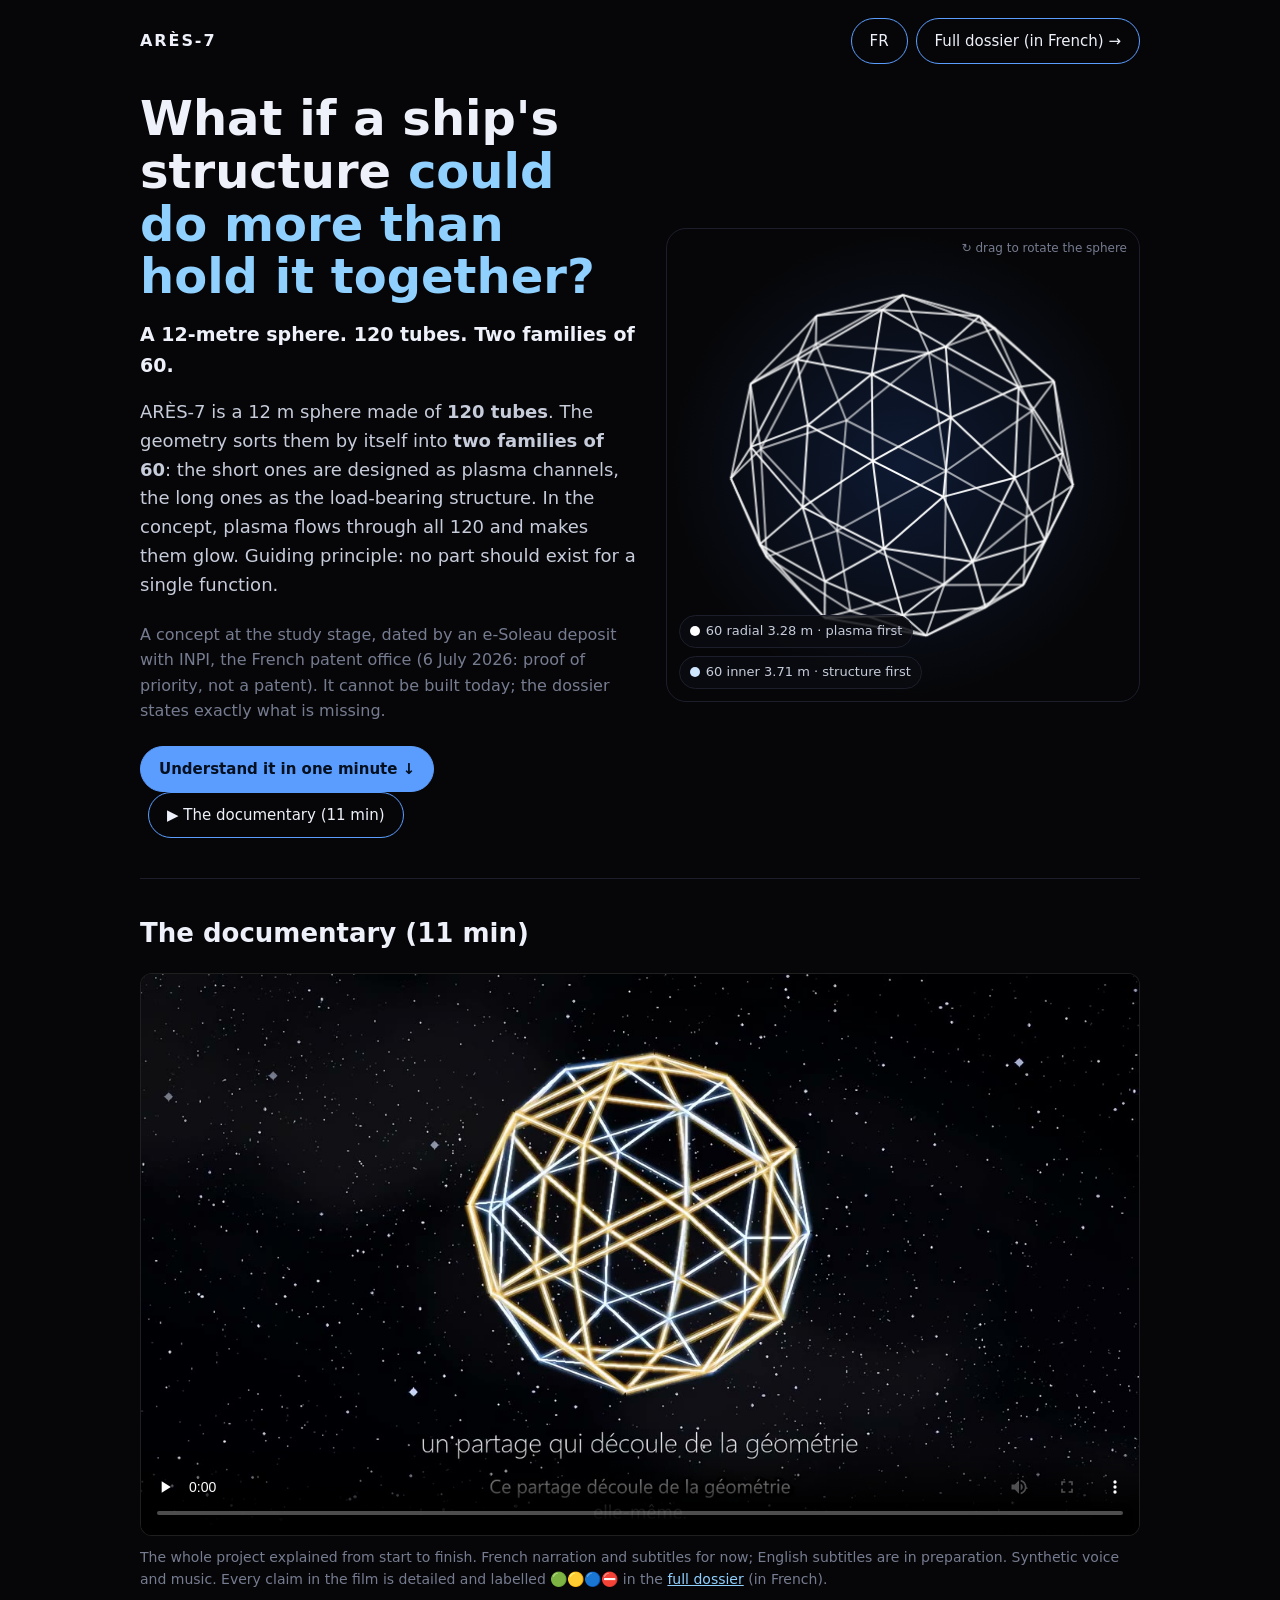
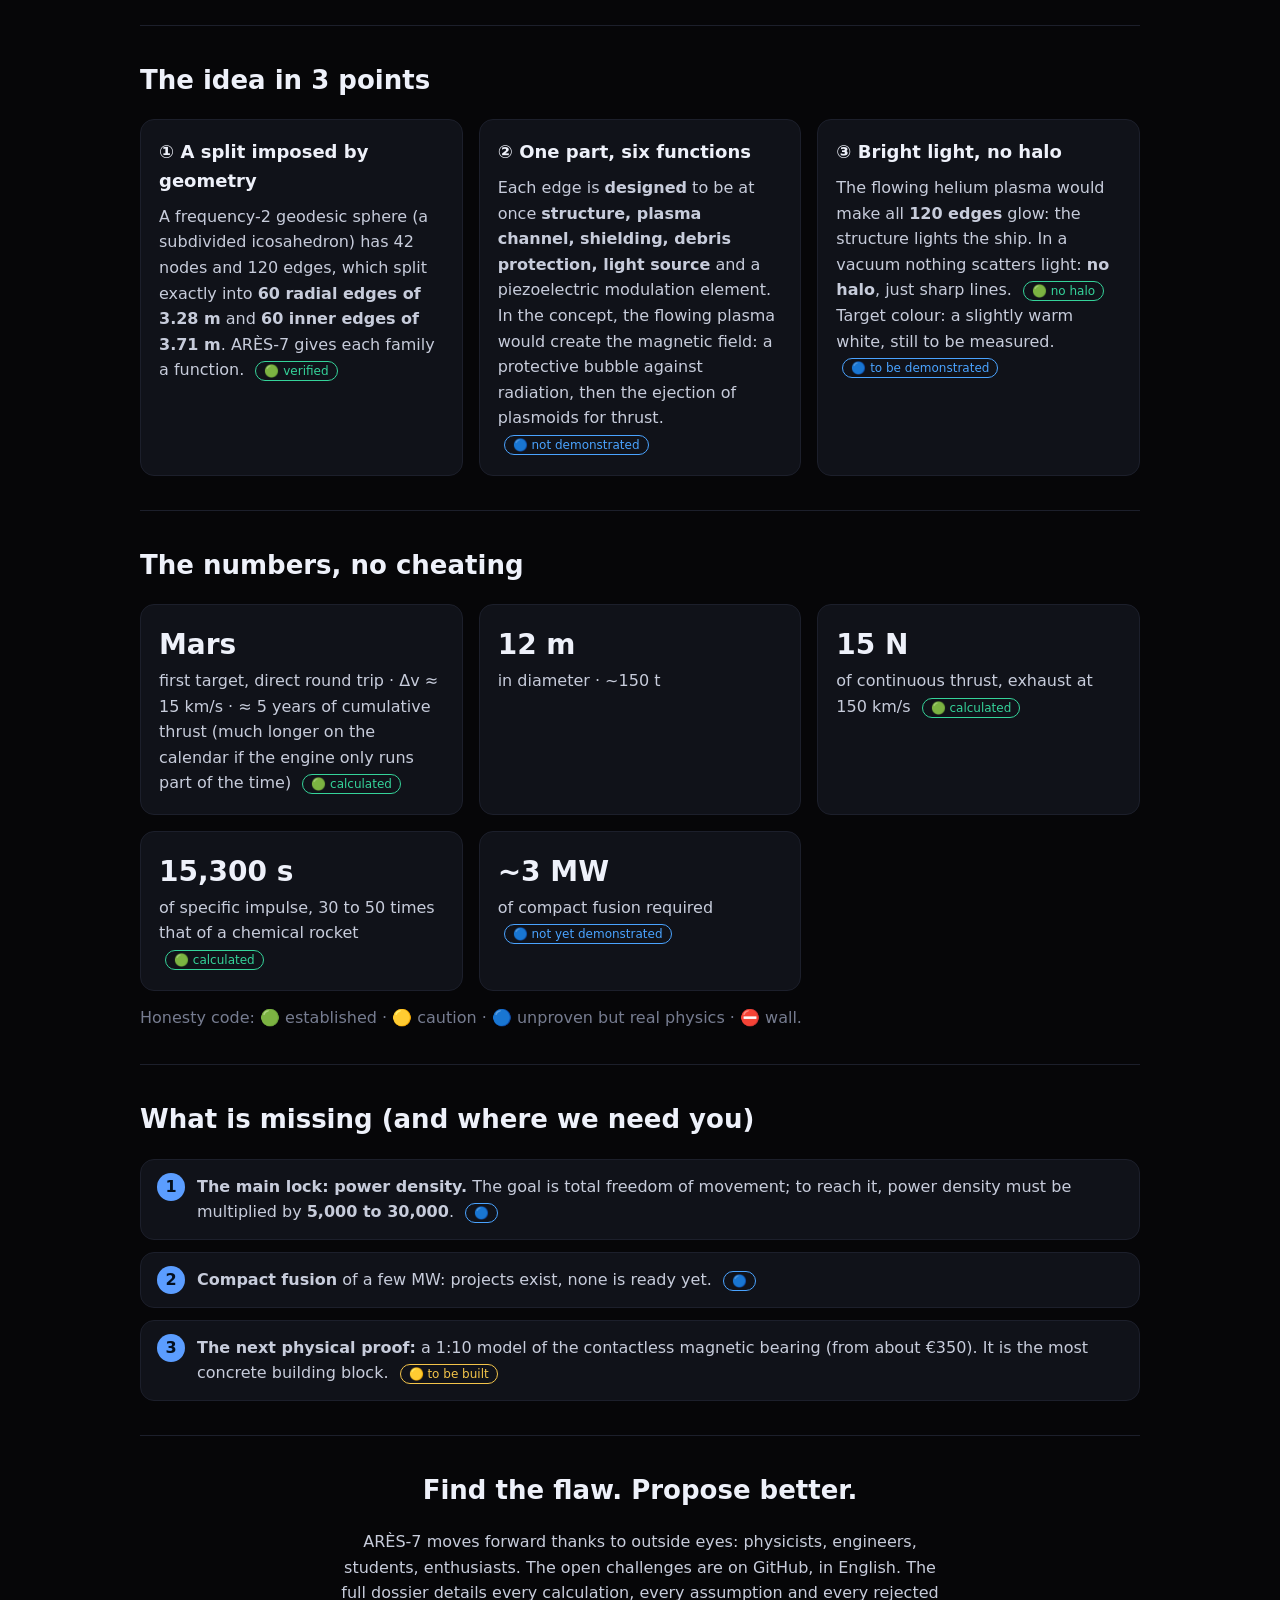
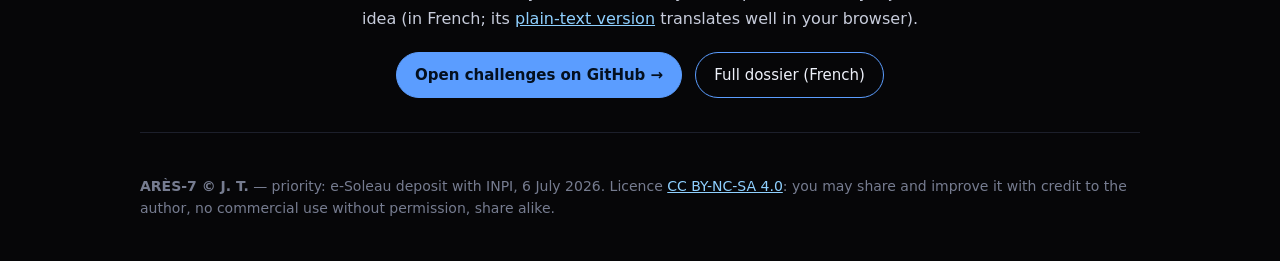
==== en.html @ 4abf2a34 "Accueil en anglais + bouton FR/EN" ====
<!DOCTYPE html>
<html lang="en">
<head>
<meta charset="UTF-8">
<meta name="viewport" content="width=device-width, initial-scale=1.0">
<title>ARÈS-7 — in one minute</title>
<meta name="description" content="ARÈS-7: what if a ship's structure could do more than hold it together? A 12 m geodesic sphere, 120 tubes, two families of 60.">
<link rel="alternate" hreflang="fr" href="https://ares7-projet.netlify.app/">
<link rel="alternate" hreflang="en" href="https://ares7-projet.netlify.app/en.html">
<style>
:root{--bg:#060608;--card:#101219;--line:#1c1f2b;--text:#c7ccdb;--dim:#767c90;--bright:#eef1fa;--accent:#5b9dff;--accent2:#8fd0ff;--green:#35d39a;--yellow:#f3c44a;--blue:#4aa3ff;--wall:#ff5d77}
*{box-sizing:border-box}
body{margin:0;background:var(--bg);color:var(--text);font:16px/1.6 system-ui,-apple-system,"Segoe UI",Roboto,sans-serif}
a{color:var(--accent2)}
.wrap{max-width:1040px;margin:0 auto;padding-inline:20px}
header{display:flex;justify-content:space-between;align-items:center;padding-block:18px;gap:12px;flex-wrap:wrap}
.logo{font-weight:800;letter-spacing:.12em;color:var(--bright)}
.logo span{color:var(--dim);font-weight:400;letter-spacing:0;margin-left:8px;font-size:14px}
.btn{display:inline-block;padding:10px 18px;border-radius:999px;border:1px solid var(--accent);color:var(--bright);text-decoration:none;font-size:15px;background:transparent;cursor:pointer}
.btn.fill{background:var(--accent);color:#04101f;font-weight:700;border-color:var(--accent)}
.hero{display:grid;grid-template-columns:1.05fr 1fr;gap:28px;align-items:center;padding-block:10px 40px}
@media (max-width:820px){.hero{grid-template-columns:1fr}}
h1{font-size:clamp(30px,5vw,48px);line-height:1.1;color:var(--bright);margin:0 0 16px}
h1 em{font-style:normal;color:var(--accent2)}
.lead{font-size:18px;margin:0 0 22px}
.stage{position:relative;aspect-ratio:1;max-width:100%;border-radius:20px;background:radial-gradient(circle at 50% 50%,#0e1a33 0,#060608 70%);border:1px solid var(--line);touch-action:none;cursor:grab}
canvas{width:100%;height:100%;display:block}
.legend{position:absolute;left:12px;bottom:12px;display:flex;gap:8px;flex-wrap:wrap}
.chip{font-size:13px;padding:5px 10px;border-radius:999px;background:#0b0c11cc;border:1px solid var(--line);cursor:pointer;user-select:none}
.chip.off{opacity:.35}
.chip i{display:inline-block;width:10px;height:10px;border-radius:50%;margin-right:6px;vertical-align:-1px}
.hint{position:absolute;right:12px;top:10px;font-size:12px;color:var(--dim)}
section{padding-block:34px;border-top:1px solid var(--line)}
h2{color:var(--bright);font-size:26px;margin:0 0 18px}
.grid{display:grid;grid-template-columns:repeat(auto-fit,minmax(250px,1fr));gap:16px}
.card{background:var(--card);border:1px solid var(--line);border-radius:14px;padding:18px}
.card h3{margin:0 0 8px;color:var(--bright);font-size:18px}
.card p{margin:0}
.num{font-size:28px;font-weight:800;color:var(--bright)}
.tag{font-size:12px;padding:2px 8px;border-radius:999px;border:1px solid;margin-left:6px;white-space:nowrap}
.g{color:var(--green);border-color:var(--green)}.y{color:var(--yellow);border-color:var(--yellow)}.b{color:var(--blue);border-color:var(--blue)}
.steps{counter-reset:s;list-style:none;padding:0;margin:0;display:grid;gap:12px}
.steps li{background:var(--card);border:1px solid var(--line);border-radius:14px;padding:14px 16px 14px 56px;position:relative}
.steps li::before{counter-increment:s;content:counter(s);position:absolute;left:16px;top:13px;width:28px;height:28px;border-radius:50%;background:var(--accent);color:#04101f;font-weight:800;display:grid;place-items:center}
.cta{text-align:center}
.cta p{max-width:60ch;margin:0 auto 20px}
footer{padding-block:28px;color:var(--dim);font-size:14px;border-top:1px solid var(--line)}
</style>
</head>
<body>
<div class="wrap">
  <header>
    <div class="logo">ARÈS-7</div>
    <nav style="display:flex;gap:8px;flex-wrap:wrap"><a class="btn" href="index.html" lang="fr" hreflang="fr">FR</a><a class="btn" href="dossier.html">Full dossier (in French) →</a></nav>
  </header>

  <div class="hero">
    <div>
      <h1>What if a ship's structure <em>could do more than hold it together?</em></h1>
      <p style="margin:0 0 18px;font-size:19px;color:var(--bright);font-weight:600">A 12-metre sphere. 120 tubes. Two families of 60.</p>
      <p class="lead">ARÈS-7 is a 12 m sphere made of <strong>120 tubes</strong>. The geometry sorts them by itself into <strong>two families of 60</strong>: the short ones are designed as plasma channels, the long ones as the load-bearing structure. In the concept, plasma flows through all 120 and makes them glow. Guiding principle: no part should exist for a single function.</p>
      <p style="margin:0 0 22px;color:var(--dim)">A concept at the study stage, dated by an e-Soleau deposit with INPI, the French patent office (6 July 2026: proof of priority, not a patent). It cannot be built today; the dossier states exactly what is missing.</p>
      <a class="btn fill" href="#idee">Understand it in one minute ↓</a>
      <a class="btn" href="#documentaire" style="margin-left:8px">▶ The documentary (11 min)</a>
    </div>
    <div class="stage" id="stage">
      <canvas id="c"></canvas>
      <div class="hint">↻ drag to rotate the sphere</div>
      <div class="legend">
        <span class="chip" data-k="p"><i style="background:#fff"></i>60 radial 3.28 m · plasma first</span>
        <span class="chip" data-k="s"><i style="background:#cfe6ff"></i>60 inner 3.71 m · structure first</span>
      </div>
    </div>
  </div>

  <section id="documentaire">
    <h2>The documentary (11 min)</h2>
    <video controls preload="none" playsinline poster="assets/video/ares7-documentaire-affiche.jpg" style="width:100%;display:block;border-radius:12px;border:1px solid rgba(255,255,255,.12);background:#000">
      <source src="assets/video/ares7-documentaire-web.mp4" type="video/mp4">
      Your browser cannot play this video: <a href="assets/video/ares7-documentaire-web.mp4">download it</a>.
    </video>
    <p style="margin:10px 0 0;color:var(--dim);font-size:14px">The whole project explained from start to finish. French narration and subtitles for now; English subtitles are in preparation. Synthetic voice and music. Every claim in the film is detailed and labelled 🟢🟡🔵⛔ in the <a href="dossier.html">full dossier</a> (in French).</p>
  </section>

  <section id="idee">
    <h2>The idea in 3 points</h2>
    <div class="grid">
      <div class="card"><h3>① A split imposed by geometry</h3><p>A frequency-2 geodesic sphere (a subdivided icosahedron) has 42 nodes and 120 edges, which split exactly into <strong>60 radial edges of 3.28 m</strong> and <strong>60 inner edges of 3.71 m</strong>. ARÈS-7 gives each family a function. <span class="tag g">🟢 verified</span></p></div>
      <div class="card"><h3>② One part, six functions</h3><p>Each edge is <strong>designed</strong> to be at once <strong>structure, plasma channel, shielding, debris protection, light source</strong> and a piezoelectric modulation element. In the concept, the flowing plasma would create the magnetic field: a protective bubble against radiation, then the ejection of plasmoids for thrust. <span class="tag b">🔵 not demonstrated</span></p></div>
      <div class="card"><h3>③ Bright light, no halo</h3><p>The flowing helium plasma would make all <strong>120 edges</strong> glow: the structure lights the ship. In a vacuum nothing scatters light: <strong>no halo</strong>, just sharp lines. <span class="tag g">🟢 no halo</span> Target colour: a slightly warm white, still to be measured. <span class="tag b">🔵 to be demonstrated</span></p></div>
    </div>
  </section>

  <section>
    <h2>The numbers, no cheating</h2>
    <div class="grid">
      <div class="card"><div class="num">Mars</div><p>first target, direct round trip · Δv ≈ 15 km/s · ≈ 5 years of cumulative thrust (much longer on the calendar if the engine only runs part of the time) <span class="tag g">🟢 calculated</span></p></div>
      <div class="card"><div class="num">12 m</div><p>in diameter · ~150 t</p></div>
      <div class="card"><div class="num">15 N</div><p>of continuous thrust, exhaust at 150 km/s <span class="tag g">🟢 calculated</span></p></div>
      <div class="card"><div class="num">15,300 s</div><p>of specific impulse, 30 to 50 times that of a chemical rocket <span class="tag g">🟢 calculated</span></p></div>
      <div class="card"><div class="num">~3 MW</div><p>of compact fusion required <span class="tag b">🔵 not yet demonstrated</span></p></div>
    </div>
    <p style="color:var(--dim);margin:14px 0 0">Honesty code: 🟢 established · 🟡 caution · 🔵 unproven but real physics · ⛔ wall.</p>
  </section>

  <section>
    <h2>What is missing (and where we need you)</h2>
    <ol class="steps">
      <li><strong>The main lock: power density.</strong> The goal is total freedom of movement; to reach it, power density must be multiplied by <strong>5,000 to 30,000</strong>. <span class="tag b">🔵</span></li>
      <li><strong>Compact fusion</strong> of a few MW: projects exist, none is ready yet. <span class="tag b">🔵</span></li>
      <li><strong>The next physical proof:</strong> a 1:10 model of the contactless magnetic bearing (from about €350). It is the most concrete building block. <span class="tag y">🟡 to be built</span></li>
    </ol>
  </section>

  <section class="cta">
    <h2>Find the flaw. Propose better.</h2>
    <p>ARÈS-7 moves forward thanks to outside eyes: physicists, engineers, students, enthusiasts. The open challenges are on GitHub, in English. The full dossier details every calculation, every assumption and every rejected idea (in French; its <a href="lire.html">plain-text version</a> translates well in your browser).</p>
    <a class="btn fill" href="https://github.com/ares7-projet/ares7">Open challenges on GitHub →</a>
    <a class="btn" href="dossier.html" style="margin-left:8px">Full dossier (French)</a>
  </section>

  <footer>
    <p><strong>ARÈS-7 © J. T.</strong> — priority: e-Soleau deposit with INPI, 6 July 2026. Licence <a href="https://creativecommons.org/licenses/by-nc-sa/4.0/deed.en">CC BY-NC-SA 4.0</a>: you may share and improve it with credit to the author, no commercial use without permission, share alike.</p>
  </footer>
</div>

<script>
(() => {
  // --- géodésique f2 : icosaèdre subdivisé, 42 nœuds / 120 arêtes ---
  const t = (1 + Math.sqrt(5)) / 2;
  let V = [[-1,t,0],[1,t,0],[-1,-t,0],[1,-t,0],[0,-1,t],[0,1,t],[0,-1,-t],[0,1,-t],[t,0,-1],[t,0,1],[-t,0,-1],[-t,0,1]];
  const F = [[0,11,5],[0,5,1],[0,1,7],[0,7,10],[0,10,11],[1,5,9],[5,11,4],[11,10,2],[10,7,6],[7,1,8],[3,9,4],[3,4,2],[3,2,6],[3,6,8],[3,8,9],[4,9,5],[2,4,11],[6,2,10],[8,6,7],[9,8,1]];
  const norm = p => { const l = Math.hypot(...p); return p.map(x => x / l); };
  V = V.map(norm);
  const mids = {}, mid = (a, b) => { const k = a < b ? a + '-' + b : b + '-' + a;
    if (mids[k] === undefined) { mids[k] = V.length; V.push(norm(V[a].map((x, i) => (x + V[b][i]) / 2))); } return mids[k]; };
  const E = new Map(), add = (a, b) => { const k = a < b ? a + '-' + b : b + '-' + a; if (!E.has(k)) E.set(k, [a, b]); };
  F.forEach(([a, b, c]) => { const ab = mid(a, b), bc = mid(b, c), ca = mid(c, a);
    [[a,ab],[ab,b],[b,bc],[bc,c],[c,ca],[ca,a],[ab,bc],[bc,ca],[ca,ab]].forEach(e => add(...e)); });
  const edges = [...E.values()].map(([a, b]) => ({ a, b, plasma: a < 12 || b < 12, ph: Math.random() }));
  window.ARES_CHECK = { noeuds: V.length, aretes: edges.length, plasma: edges.filter(e => e.plasma).length };

  // --- rendu ---
  const cv = document.getElementById('c'), ctx = cv.getContext('2d'), stage = document.getElementById('stage');
  const show = { p: true, s: true };
  let rx = 0.35, ry = 0, vy = 0.004, drag = null;
  const fit = () => { const d = devicePixelRatio || 1, r = stage.getBoundingClientRect(); cv.width = r.width * d; cv.height = r.height * d; };
  addEventListener('resize', fit); fit();
  stage.addEventListener('pointerdown', e => { drag = [e.clientX, e.clientY]; stage.setPointerCapture(e.pointerId); stage.style.cursor = 'grabbing'; });
  stage.addEventListener('pointermove', e => { if (!drag) return; vy = (e.clientX - drag[0]) * 0.0006; ry += (e.clientX - drag[0]) * 0.01; rx += (e.clientY - drag[1]) * 0.01; drag = [e.clientX, e.clientY]; });
  stage.addEventListener('pointerup', () => { drag = null; stage.style.cursor = 'grab'; });
  document.querySelectorAll('.chip').forEach(c => c.addEventListener('click', () => { show[c.dataset.k] = !show[c.dataset.k]; c.classList.toggle('off'); }));
  const reduce = matchMedia('(prefers-reduced-motion: reduce)').matches;

  function proj(p) {
    let [x, y, z] = p, c = Math.cos(ry), s = Math.sin(ry);
    [x, z] = [x * c + z * s, -x * s + z * c]; c = Math.cos(rx); s = Math.sin(rx);
    [y, z] = [y * c - z * s, y * s + z * c];
    const W = cv.width, k = W * 0.36 / (1 + z * 0.18);
    return [W / 2 + x * k, cv.height / 2 + y * k, z];
  }
  function frame(tm) {
    if (!drag && !reduce) ry += vy;
    const W = cv.width; ctx.clearRect(0, 0, W, cv.height);
    const P = V.map(proj), time = tm / 1000;
    edges.map(e => ({ e, z: (P[e.a][2] + P[e.b][2]) / 2 })).sort((u, v) => u.z - v.z).forEach(({ e, z }) => {
      if (e.plasma ? !show.p : !show.s) return;
      const A = P[e.a], B = P[e.b], front = (z + 1) / 2, al = 0.18 + 0.82 * front;
      ctx.beginPath(); ctx.moveTo(A[0], A[1]); ctx.lineTo(B[0], B[1]);
      // les 120 arêtes portent le plasma et émettent une lumière blanche uniforme
      ctx.strokeStyle = `rgba(255,255,255,${0.5 + 0.5 * al})`; ctx.lineWidth = W * 0.0042;   // néon : cœur blanc constant
      ctx.stroke();   // pas de halo : dans le vide rien ne diffuse la lumière (lignes nettes)
    });
    // aucun point sur la sphère : seules les arêtes brillent
    requestAnimationFrame(frame);
  }
  requestAnimationFrame(frame);
})();
</script>
</body>
</html>
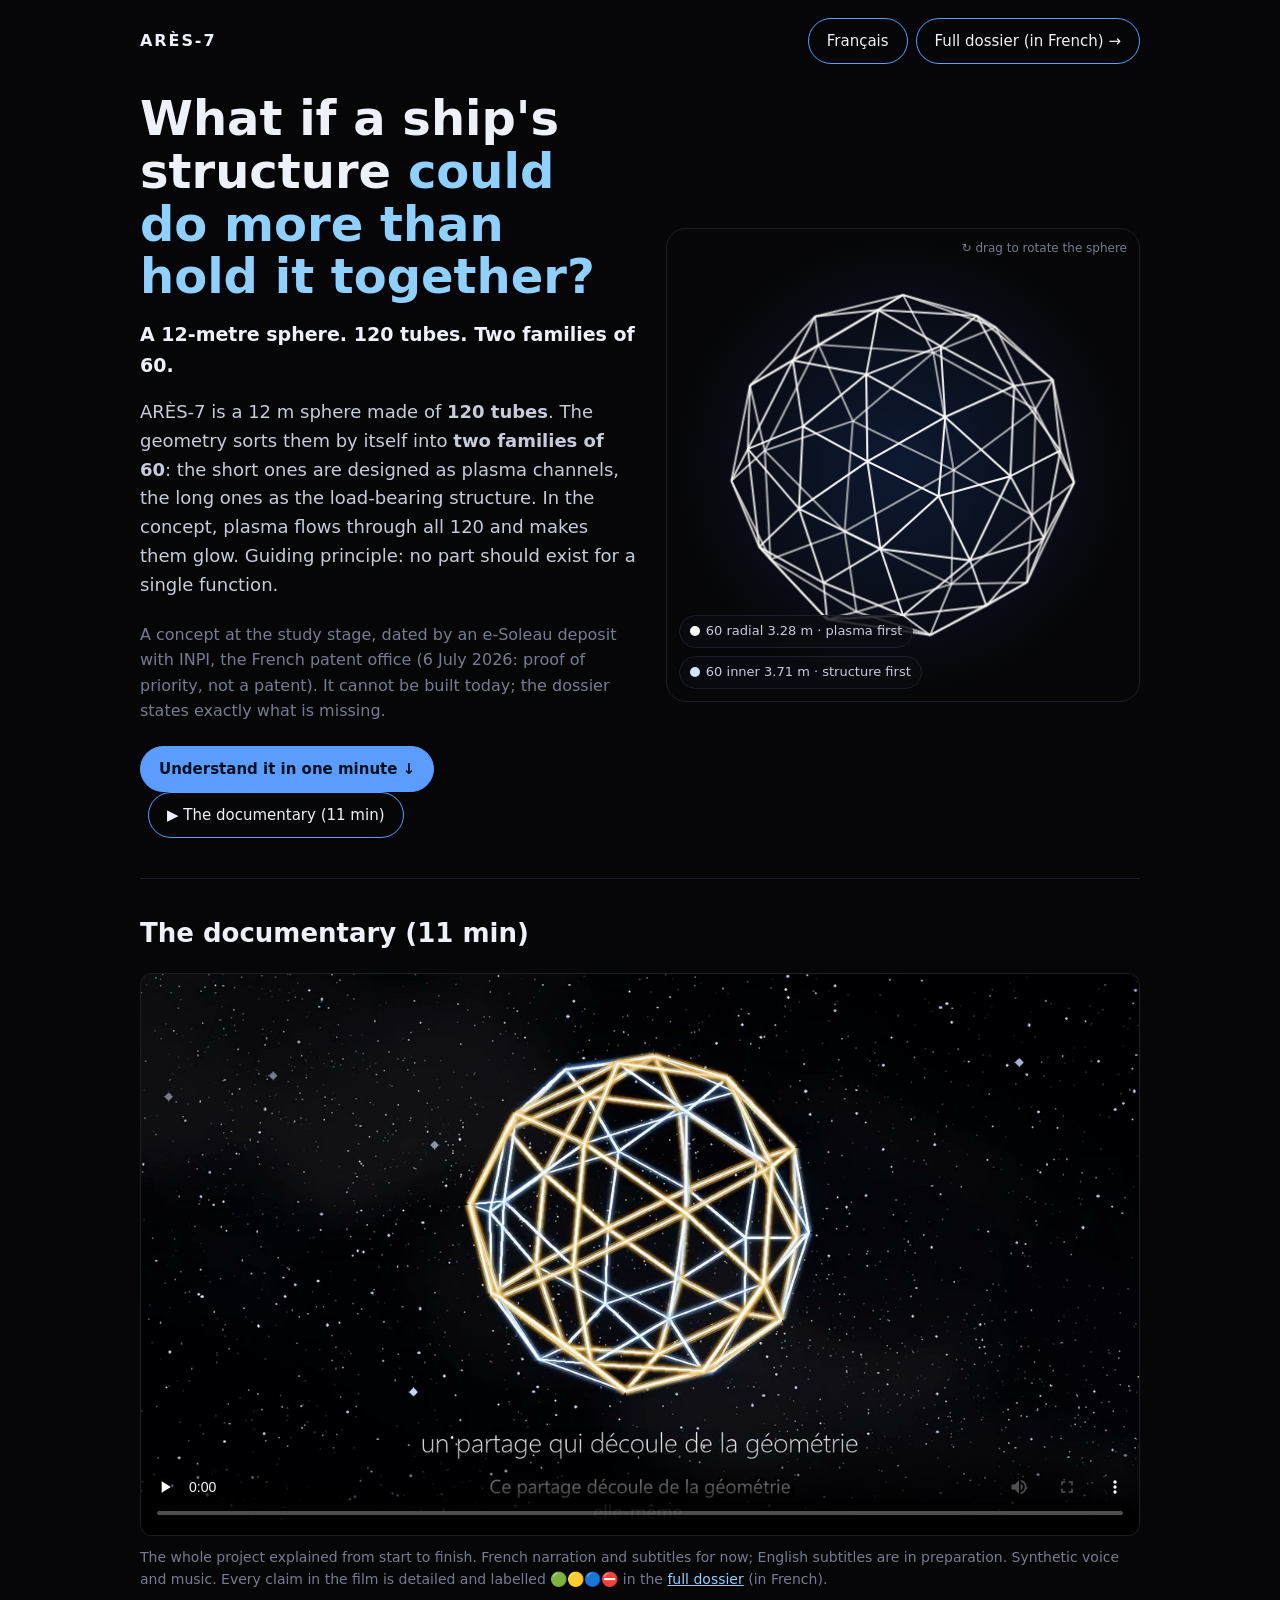
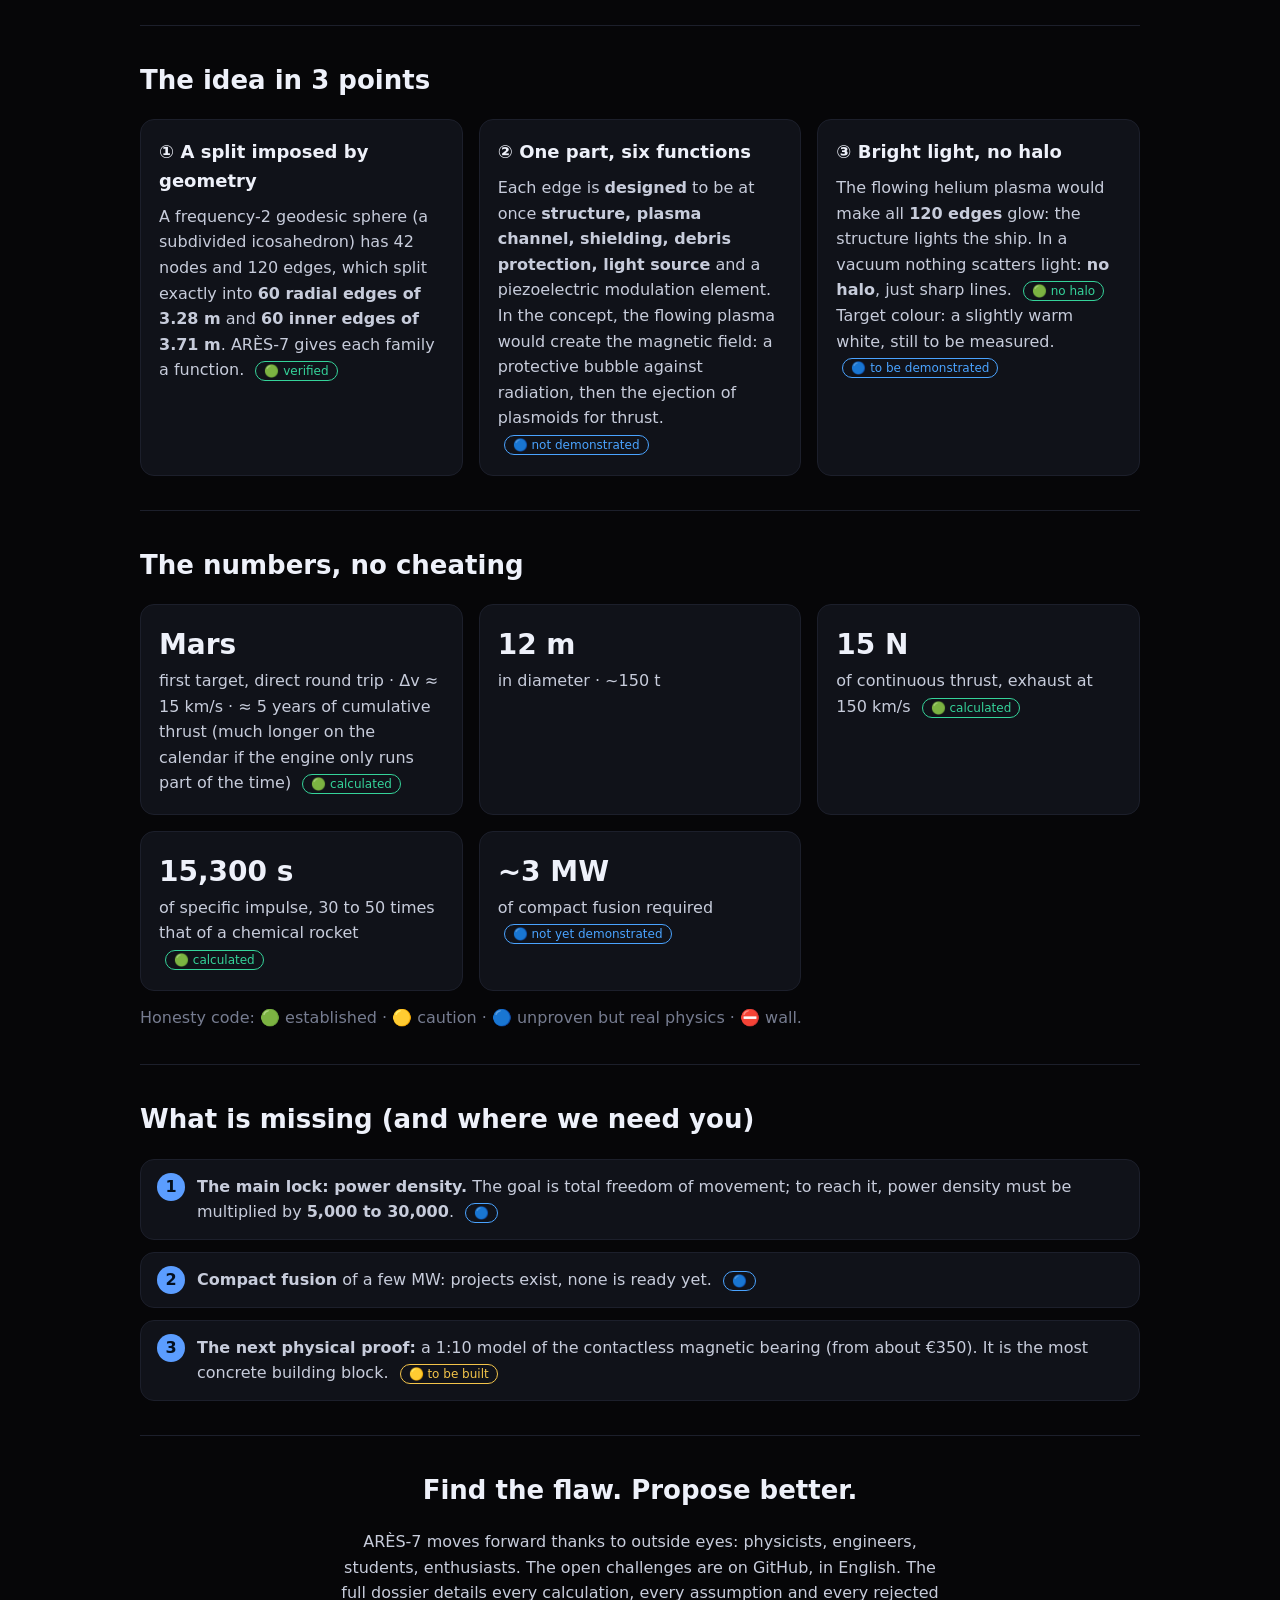
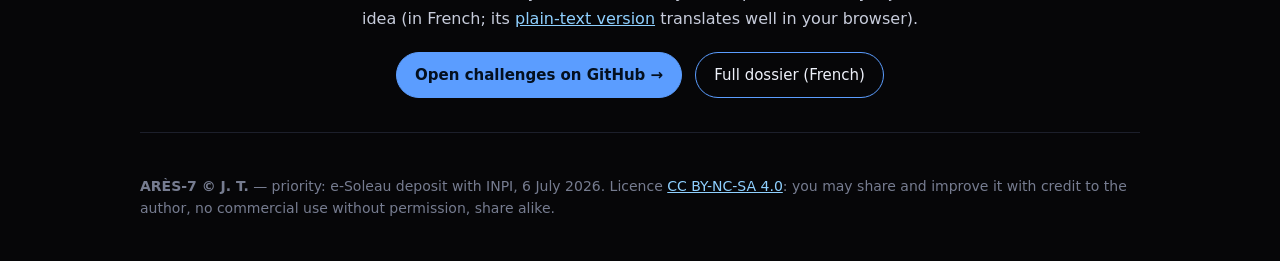
==== commit 7cfd23cf: "Bouton English + bandeau pour les visiteurs non francophones" ====
--- a/en.html
+++ b/en.html
@@ -51,7 +51,7 @@
 <div class="wrap">
   <header>
     <div class="logo">ARÈS-7</div>
-    <nav style="display:flex;gap:8px;flex-wrap:wrap"><a class="btn" href="index.html" lang="fr" hreflang="fr">FR</a><a class="btn" href="dossier.html">Full dossier (in French) →</a></nav>
+    <nav style="display:flex;gap:8px;flex-wrap:wrap"><a class="btn" href="index.html" lang="fr" hreflang="fr">Français</a><a class="btn" href="dossier.html">Full dossier (in French) →</a></nav>
   </header>
 
   <div class="hero">
